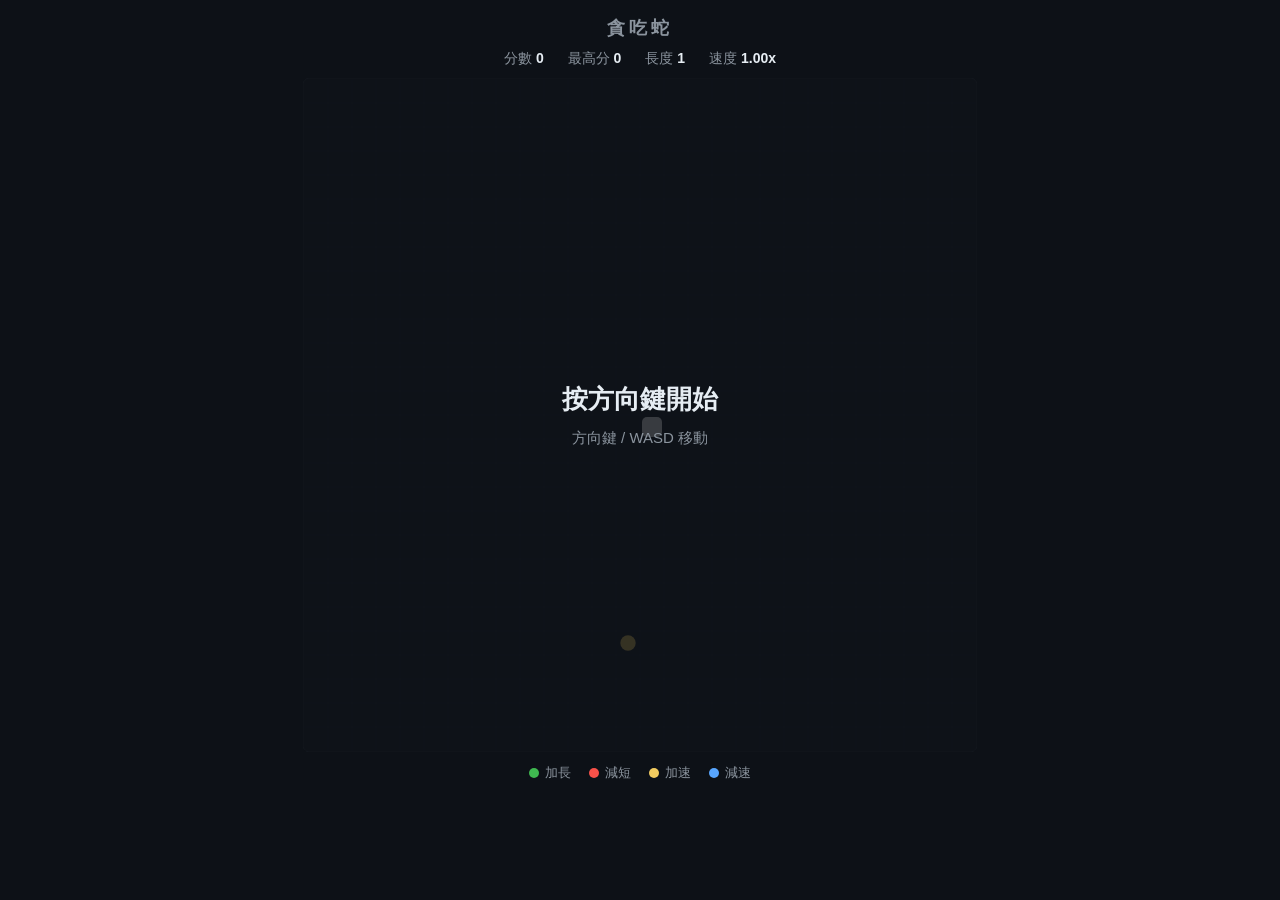
==== index.html @ 7f42ff07 "初始版本:貪吃蛇遊戲(HTML5 Canvas) 28x28 格子場地;四種蛋效果:加長/減短/加速/減速(55/15/15/15); 速度永久疊加無上下限;長度下限 1;localStorage 記" ====
<!DOCTYPE html>
<html lang="zh-Hant">
<head>
<meta charset="UTF-8">
<title>貪吃蛇</title>
<style>
  :root {
    --bg: #0d1117;
    --panel: #161b22;
    --line: #21262d;
    --text: #e6edf3;
    --dim: #8b949e;
    --green: #3fb950;
    --red: #f85149;
    --yellow: #f2cc60;
    --blue: #58a6ff;
  }
  * { margin: 0; padding: 0; box-sizing: border-box; }
  body {
    background: var(--bg);
    color: var(--text);
    font-family: "Segoe UI", "Microsoft JhengHei", sans-serif;
    display: flex;
    flex-direction: column;
    align-items: center;
    min-height: 100vh;
    padding: 16px;
  }
  h1 { font-size: 18px; font-weight: 600; letter-spacing: 4px; margin-bottom: 10px; color: var(--dim); }
  #hud {
    display: flex;
    gap: 24px;
    margin-bottom: 10px;
    font-size: 14px;
    color: var(--dim);
  }
  #hud b { color: var(--text); font-variant-numeric: tabular-nums; }
  #wrap { position: relative; width: min(674px, 94vw, calc(100vh - 140px)); }
  canvas {
    background: var(--panel);
    border: 1px solid var(--line);
    border-radius: 6px;
    display: block;
    width: 100%;
    height: auto;
  }
  .overlay {
    position: absolute;
    inset: 0;
    display: flex;
    flex-direction: column;
    align-items: center;
    justify-content: center;
    gap: 12px;
    background: rgba(13, 17, 23, 0.82);
    border-radius: 6px;
    text-align: center;
  }
  .overlay.hidden { display: none; }
  .overlay .big { font-size: 26px; font-weight: 700; }
  .overlay .sub { font-size: 15px; color: var(--dim); }
  #legend {
    display: flex;
    gap: 18px;
    margin-top: 12px;
    font-size: 13px;
    color: var(--dim);
  }
  #legend span { display: flex; align-items: center; gap: 6px; }
  .dot { width: 10px; height: 10px; border-radius: 50%; display: inline-block; }
</style>
</head>
<body>
<h1>貪吃蛇</h1>
<div id="hud">
  <span>分數 <b id="score">0</b></span>
  <span>最高分 <b id="best">0</b></span>
  <span>長度 <b id="len">1</b></span>
  <span>速度 <b id="spd">1.00x</b></span>
</div>
<div id="wrap">
  <canvas id="game" width="672" height="672"></canvas>
  <div id="startOverlay" class="overlay">
    <div class="big">按方向鍵開始</div>
    <div class="sub">方向鍵 / WASD 移動</div>
  </div>
  <div id="deadOverlay" class="overlay hidden">
    <div class="big">遊戲結束</div>
    <div class="sub" id="deadStats"></div>
    <div class="sub">按 Enter 重新開始</div>
  </div>
</div>
<div id="legend">
  <span><i class="dot" style="background:var(--green)"></i>加長</span>
  <span><i class="dot" style="background:var(--red)"></i>減短</span>
  <span><i class="dot" style="background:var(--yellow)"></i>加速</span>
  <span><i class="dot" style="background:var(--blue)"></i>減速</span>
</div>

<script>
(() => {
  const GRID = 28;
  const CELL = 24;
  const BASE_INTERVAL = 140; // ms per step at 1.00x
  const MAX_STEPS_PER_FRAME = 30;

  const EGG_TYPES = [
    { key: "grow",   color: "#3fb950", weight: 55 },
    { key: "shrink", color: "#f85149", weight: 15 },
    { key: "fast",   color: "#f2cc60", weight: 15 },
    { key: "slow",   color: "#58a6ff", weight: 15 },
  ];

  const canvas = document.getElementById("game");
  const ctx = canvas.getContext("2d");
  const el = {
    score: document.getElementById("score"),
    best: document.getElementById("best"),
    len: document.getElementById("len"),
    spd: document.getElementById("spd"),
    start: document.getElementById("startOverlay"),
    dead: document.getElementById("deadOverlay"),
    deadStats: document.getElementById("deadStats"),
  };

  let snake, dir, dirQueue, growPending, eggs, score, speed, state, acc, lastTime;
  let best = Number(localStorage.getItem("snake.best") || 0);

  function reset() {
    const c = Math.floor(GRID / 2);
    snake = [{ x: c, y: c }];
    dir = null;
    dirQueue = [];
    growPending = 0;
    eggs = [];
    score = 0;
    speed = 1;
    state = "ready";
    acc = 0;
    spawnEggs();
    el.start.classList.remove("hidden");
    el.dead.classList.add("hidden");
    updateHud();
  }

  function updateHud() {
    el.score.textContent = score;
    el.best.textContent = best;
    el.len.textContent = snake.length;
    el.spd.textContent = speed.toFixed(2) + "x";
  }

  function randomEggType() {
    let r = Math.random() * 100;
    for (const t of EGG_TYPES) {
      if (r < t.weight) return t;
      r -= t.weight;
    }
    return EGG_TYPES[0];
  }

  function spawnEggs() {
    const target = 1 + Math.floor(Math.random() * 3); // 1~3 顆
    const occupied = new Set(snake.map(s => s.x + "," + s.y));
    for (const e of eggs) occupied.add(e.x + "," + e.y);
    while (eggs.length < target) {
      const free = [];
      for (let y = 0; y < GRID; y++)
        for (let x = 0; x < GRID; x++)
          if (!occupied.has(x + "," + y)) free.push({ x, y });
      if (!free.length) return;
      const cell = free[Math.floor(Math.random() * free.length)];
      occupied.add(cell.x + "," + cell.y);
      eggs.push({ x: cell.x, y: cell.y, type: randomEggType() });
    }
  }

  function die() {
    state = "dead";
    if (score > best) {
      best = score;
      localStorage.setItem("snake.best", best);
    }
    el.deadStats.textContent = `本局分數 ${score}　最高分 ${best}`;
    el.dead.classList.remove("hidden");
    updateHud();
  }

  function step() {
    // 從緩衝取出下一個有效方向(長度 >= 2 禁止 180 度回頭)
    while (dirQueue.length) {
      const d = dirQueue.shift();
      if (snake.length >= 2 && dir && d.x === -dir.x && d.y === -dir.y) continue;
      if (dir && d.x === dir.x && d.y === dir.y) continue;
      dir = d;
      break;
    }
    if (!dir) return;

    const head = { x: snake[0].x + dir.x, y: snake[0].y + dir.y };
    if (head.x < 0 || head.x >= GRID || head.y < 0 || head.y >= GRID) return die();

    // 撞自己:尾巴這一步若會移走,不算碰撞
    const tailMoves = growPending === 0;
    const checkLen = tailMoves ? snake.length - 1 : snake.length;
    for (let i = 0; i < checkLen; i++)
      if (snake[i].x === head.x && snake[i].y === head.y) return die();

    snake.unshift(head);
    if (growPending > 0) growPending--;
    else snake.pop();

    const eggIdx = eggs.findIndex(e => e.x === head.x && e.y === head.y);
    if (eggIdx !== -1) {
      const type = eggs[eggIdx].type.key;
      eggs.splice(eggIdx, 1);
      score++;
      if (type === "grow") growPending++;
      else if (type === "shrink") { if (snake.length > 1) snake.pop(); growPending = 0; }
      else if (type === "fast") speed *= 1.25;
      else if (type === "slow") speed *= 0.8;
      spawnEggs();
    }
    updateHud();
  }

  function draw() {
    ctx.clearRect(0, 0, canvas.width, canvas.height);

    ctx.strokeStyle = "rgba(255,255,255,0.03)";
    ctx.lineWidth = 1;
    for (let i = 1; i < GRID; i++) {
      ctx.beginPath(); ctx.moveTo(i * CELL, 0); ctx.lineTo(i * CELL, canvas.height); ctx.stroke();
      ctx.beginPath(); ctx.moveTo(0, i * CELL); ctx.lineTo(canvas.width, i * CELL); ctx.stroke();
    }

    for (const e of eggs) {
      ctx.fillStyle = e.type.color;
      ctx.beginPath();
      ctx.arc(e.x * CELL + CELL / 2, e.y * CELL + CELL / 2, CELL * 0.32, 0, Math.PI * 2);
      ctx.fill();
    }

    for (let i = snake.length - 1; i >= 0; i--) {
      const s = snake[i];
      ctx.fillStyle = i === 0 ? "#ffffff" : "#7ee787";
      const pad = i === 0 ? 2 : 3;
      roundRect(s.x * CELL + pad, s.y * CELL + pad, CELL - pad * 2, CELL - pad * 2, 5);
    }
  }

  function roundRect(x, y, w, h, r) {
    ctx.beginPath();
    ctx.roundRect(x, y, w, h, r);
    ctx.fill();
  }

  function loop(t) {
    if (lastTime === undefined) lastTime = t;
    const dt = t - lastTime;
    lastTime = t;
    if (state === "running") {
      acc += dt;
      const interval = BASE_INTERVAL / speed;
      let steps = 0;
      while (acc >= interval && steps < MAX_STEPS_PER_FRAME && state === "running") {
        acc -= interval;
        step();
        steps++;
      }
      if (steps === MAX_STEPS_PER_FRAME) acc = 0;
    }
    draw();
    requestAnimationFrame(loop);
  }

  const KEY_DIRS = {
    ArrowUp: { x: 0, y: -1 },  KeyW: { x: 0, y: -1 },
    ArrowDown: { x: 0, y: 1 }, KeyS: { x: 0, y: 1 },
    ArrowLeft: { x: -1, y: 0 }, KeyA: { x: -1, y: 0 },
    ArrowRight: { x: 1, y: 0 }, KeyD: { x: 1, y: 0 },
  };

  document.addEventListener("keydown", (ev) => {
    if (state === "dead") {
      if (ev.key === "Enter") reset();
      return;
    }
    const d = KEY_DIRS[ev.code];
    if (!d) return;
    ev.preventDefault();
    if (state === "ready") {
      state = "running";
      el.start.classList.add("hidden");
    }
    if (dirQueue.length < 3) dirQueue.push(d);
  });

  reset();
  requestAnimationFrame(loop);
})();
</script>
</body>
</html>
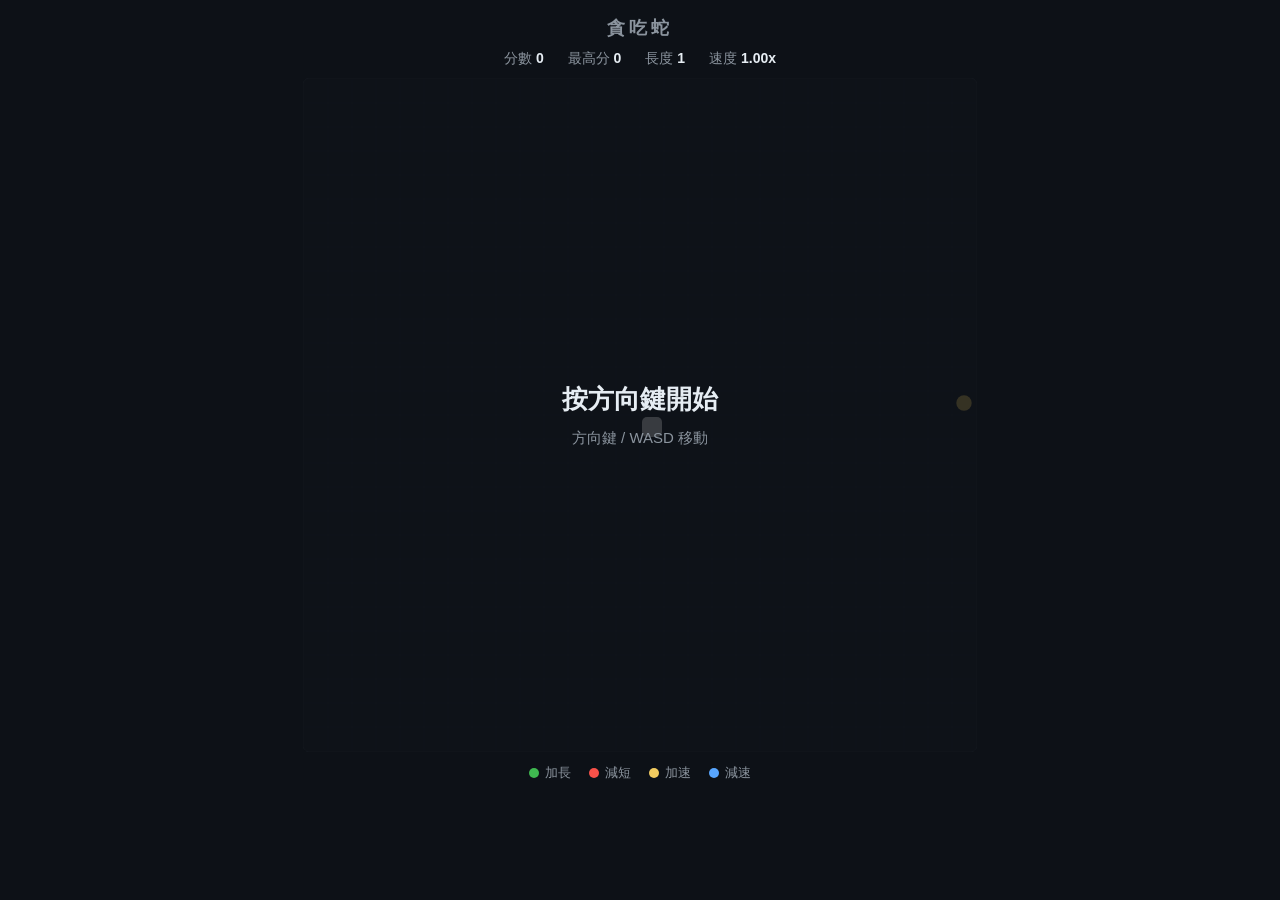
==== commit 951555e3: "重構:以事件驅動狀態機取代 state 字串變數 Ready/Running/Dead 三個狀態類別各自持有資料與輸入監聽, Game owner 的 _toReady/_toRunning/_toD" ====
--- a/index.html
+++ b/index.html
@@ -111,6 +111,13 @@
     { key: "slow",   color: "#58a6ff", weight: 15 },
   ];
 
+  const KEY_DIRS = {
+    ArrowUp: { x: 0, y: -1 },  KeyW: { x: 0, y: -1 },
+    ArrowDown: { x: 0, y: 1 }, KeyS: { x: 0, y: 1 },
+    ArrowLeft: { x: -1, y: 0 }, KeyA: { x: -1, y: 0 },
+    ArrowRight: { x: 1, y: 0 }, KeyD: { x: 1, y: 0 },
+  };
+
   const canvas = document.getElementById("game");
   const ctx = canvas.getContext("2d");
   const el = {
@@ -123,33 +130,21 @@
     deadStats: document.getElementById("deadStats"),
   };
 
-  let snake, dir, dirQueue, growPending, eggs, score, speed, state, acc, lastTime;
-  let best = Number(localStorage.getItem("snake.best") || 0);
-
-  function reset() {
-    const c = Math.floor(GRID / 2);
-    snake = [{ x: c, y: c }];
-    dir = null;
-    dirQueue = [];
-    growPending = 0;
-    eggs = [];
-    score = 0;
-    speed = 1;
-    state = "ready";
-    acc = 0;
-    spawnEggs();
-    el.start.classList.remove("hidden");
-    el.dead.classList.add("hidden");
-    updateHud();
-  }
-
-  function updateHud() {
-    el.score.textContent = score;
-    el.best.textContent = best;
-    el.len.textContent = snake.length;
-    el.spd.textContent = speed.toFixed(2) + "x";
-  }
-
+  // ==== 狀態機核心:Change 只做交接(舊 Disable → 新 Enable) ====
+  const EMPTY_STATE = { Enable() {}, Disable() {}, Update() {} };
+
+  class StateMachine {
+    constructor() { this._current = EMPTY_STATE; }
+    Change(next) {
+      this._current.Disable();
+      this._current = next;
+      this._current.Enable();
+    }
+    Update(dt) { this._current.Update(dt); }
+    Empty() { this.Change(EMPTY_STATE); }
+  }
+
+  // ==== 無狀態工具 ====
   function randomEggType() {
     let r = Math.random() * 100;
     for (const t of EGG_TYPES) {
@@ -159,7 +154,7 @@
     return EGG_TYPES[0];
   }
 
-  function spawnEggs() {
+  function spawnEggs(snake, eggs) {
     const target = 1 + Math.floor(Math.random() * 3); // 1~3 顆
     const occupied = new Set(snake.map(s => s.x + "," + s.y));
     for (const e of eggs) occupied.add(e.x + "," + e.y);
@@ -175,56 +170,21 @@
     }
   }
 
-  function die() {
-    state = "dead";
-    if (score > best) {
-      best = score;
-      localStorage.setItem("snake.best", best);
-    }
-    el.deadStats.textContent = `本局分數 ${score}　最高分 ${best}`;
-    el.dead.classList.remove("hidden");
-    updateHud();
-  }
-
-  function step() {
-    // 從緩衝取出下一個有效方向(長度 >= 2 禁止 180 度回頭)
-    while (dirQueue.length) {
-      const d = dirQueue.shift();
-      if (snake.length >= 2 && dir && d.x === -dir.x && d.y === -dir.y) continue;
-      if (dir && d.x === dir.x && d.y === dir.y) continue;
-      dir = d;
-      break;
-    }
-    if (!dir) return;
-
-    const head = { x: snake[0].x + dir.x, y: snake[0].y + dir.y };
-    if (head.x < 0 || head.x >= GRID || head.y < 0 || head.y >= GRID) return die();
-
-    // 撞自己:尾巴這一步若會移走,不算碰撞
-    const tailMoves = growPending === 0;
-    const checkLen = tailMoves ? snake.length - 1 : snake.length;
-    for (let i = 0; i < checkLen; i++)
-      if (snake[i].x === head.x && snake[i].y === head.y) return die();
-
-    snake.unshift(head);
-    if (growPending > 0) growPending--;
-    else snake.pop();
-
-    const eggIdx = eggs.findIndex(e => e.x === head.x && e.y === head.y);
-    if (eggIdx !== -1) {
-      const type = eggs[eggIdx].type.key;
-      eggs.splice(eggIdx, 1);
-      score++;
-      if (type === "grow") growPending++;
-      else if (type === "shrink") { if (snake.length > 1) snake.pop(); growPending = 0; }
-      else if (type === "fast") speed *= 1.25;
-      else if (type === "slow") speed *= 0.8;
-      spawnEggs();
-    }
-    updateHud();
-  }
-
-  function draw() {
+  function createBoard() {
+    const c = Math.floor(GRID / 2);
+    const snake = [{ x: c, y: c }];
+    const eggs = [];
+    spawnEggs(snake, eggs);
+    return { snake, eggs };
+  }
+
+  function roundRect(x, y, w, h, r) {
+    ctx.beginPath();
+    ctx.roundRect(x, y, w, h, r);
+    ctx.fill();
+  }
+
+  function drawBoard(snake, eggs) {
     ctx.clearRect(0, 0, canvas.width, canvas.height);
 
     ctx.strokeStyle = "rgba(255,255,255,0.03)";
@@ -249,55 +209,197 @@
     }
   }
 
-  function roundRect(x, y, w, h, r) {
-    ctx.beginPath();
-    ctx.roundRect(x, y, w, h, r);
-    ctx.fill();
-  }
-
-  function loop(t) {
-    if (lastTime === undefined) lastTime = t;
-    const dt = t - lastTime;
-    lastTime = t;
-    if (state === "running") {
-      acc += dt;
-      const interval = BASE_INTERVAL / speed;
+  // ==== 狀態:等待開始 ====
+  class ReadyState {
+    constructor(snake, eggs) {
+      this.StartEvent = null; // (dir) => void
+      this._snake = snake;
+      this._eggs = eggs;
+      this._pendingDir = null;
+      this._onKey = (ev) => {
+        const d = KEY_DIRS[ev.code];
+        if (!d) return;
+        ev.preventDefault();
+        // 輸入回呼只寫資料,事件一律由 Update 發出
+        if (!this._pendingDir) this._pendingDir = d;
+      };
+    }
+    Enable() {
+      el.start.classList.remove("hidden");
+      document.addEventListener("keydown", this._onKey);
+    }
+    Disable() {
+      document.removeEventListener("keydown", this._onKey);
+      el.start.classList.add("hidden");
+    }
+    Update() {
+      if (this._pendingDir) return this.StartEvent(this._pendingDir);
+      drawBoard(this._snake, this._eggs);
+    }
+  }
+
+  // ==== 狀態:遊戲進行中 ====
+  class RunningState {
+    constructor(snake, eggs, dir) {
+      this.DiedEvent = null; // (score, snake, eggs) => void
+      this.HudEvent = null;  // (score, len, speed) => void
+      this._snake = snake;
+      this._eggs = eggs;
+      this._dir = dir;
+      this._dirQueue = [];
+      this._growPending = 0;
+      this._score = 0;
+      this._speed = 1;
+      this._acc = 0;
+      this._dead = false;
+      this._hudDirty = true;
+      this._onKey = (ev) => {
+        const d = KEY_DIRS[ev.code];
+        if (!d) return;
+        ev.preventDefault();
+        if (this._dirQueue.length < 3) this._dirQueue.push(d);
+      };
+    }
+    Enable() { document.addEventListener("keydown", this._onKey); }
+    Disable() { document.removeEventListener("keydown", this._onKey); }
+    Update(dt) {
+      this._acc += dt;
+      const interval = BASE_INTERVAL / this._speed;
       let steps = 0;
-      while (acc >= interval && steps < MAX_STEPS_PER_FRAME && state === "running") {
-        acc -= interval;
-        step();
+      while (this._acc >= interval && steps < MAX_STEPS_PER_FRAME && !this._dead) {
+        this._acc -= interval;
+        this._step();
         steps++;
       }
-      if (steps === MAX_STEPS_PER_FRAME) acc = 0;
-    }
-    draw();
-    requestAnimationFrame(loop);
-  }
-
-  const KEY_DIRS = {
-    ArrowUp: { x: 0, y: -1 },  KeyW: { x: 0, y: -1 },
-    ArrowDown: { x: 0, y: 1 }, KeyS: { x: 0, y: 1 },
-    ArrowLeft: { x: -1, y: 0 }, KeyA: { x: -1, y: 0 },
-    ArrowRight: { x: 1, y: 0 }, KeyD: { x: 1, y: 0 },
-  };
-
-  document.addEventListener("keydown", (ev) => {
-    if (state === "dead") {
-      if (ev.key === "Enter") reset();
-      return;
-    }
-    const d = KEY_DIRS[ev.code];
-    if (!d) return;
-    ev.preventDefault();
-    if (state === "ready") {
-      state = "running";
-      el.start.classList.add("hidden");
-    }
-    if (dirQueue.length < 3) dirQueue.push(d);
-  });
-
-  reset();
-  requestAnimationFrame(loop);
+      if (steps === MAX_STEPS_PER_FRAME) this._acc = 0;
+      drawBoard(this._snake, this._eggs);
+      if (this._hudDirty) {
+        this._hudDirty = false;
+        this.HudEvent(this._score, this._snake.length, this._speed);
+      }
+      if (this._dead) this.DiedEvent(this._score, this._snake, this._eggs);
+    }
+    _step() {
+      const snake = this._snake;
+      // 從緩衝取出下一個有效方向(長度 >= 2 禁止 180 度回頭)
+      while (this._dirQueue.length) {
+        const d = this._dirQueue.shift();
+        if (snake.length >= 2 && d.x === -this._dir.x && d.y === -this._dir.y) continue;
+        if (d.x === this._dir.x && d.y === this._dir.y) continue;
+        this._dir = d;
+        break;
+      }
+
+      const head = { x: snake[0].x + this._dir.x, y: snake[0].y + this._dir.y };
+      if (head.x < 0 || head.x >= GRID || head.y < 0 || head.y >= GRID) {
+        this._dead = true;
+        return;
+      }
+
+      // 撞自己:尾巴這一步若會移走,不算碰撞
+      const tailMoves = this._growPending === 0;
+      const checkLen = tailMoves ? snake.length - 1 : snake.length;
+      for (let i = 0; i < checkLen; i++)
+        if (snake[i].x === head.x && snake[i].y === head.y) {
+          this._dead = true;
+          return;
+        }
+
+      snake.unshift(head);
+      if (this._growPending > 0) this._growPending--;
+      else snake.pop();
+
+      const eggIdx = this._eggs.findIndex(e => e.x === head.x && e.y === head.y);
+      if (eggIdx !== -1) {
+        const type = this._eggs[eggIdx].type.key;
+        this._eggs.splice(eggIdx, 1);
+        this._score++;
+        if (type === "grow") this._growPending++;
+        else if (type === "shrink") { if (snake.length > 1) snake.pop(); this._growPending = 0; }
+        else if (type === "fast") this._speed *= 1.25;
+        else if (type === "slow") this._speed *= 0.8;
+        spawnEggs(snake, this._eggs);
+      }
+      this._hudDirty = true;
+    }
+  }
+
+  // ==== 狀態:遊戲結束 ====
+  class DeadState {
+    constructor(score, best, snake, eggs) {
+      this.RestartEvent = null; // () => void
+      this._snake = snake;
+      this._eggs = eggs;
+      this._stats = `本局分數 ${score}　最高分 ${best}`;
+      this._restart = false;
+      this._onKey = (ev) => {
+        if (ev.key === "Enter") this._restart = true;
+      };
+    }
+    Enable() {
+      el.deadStats.textContent = this._stats;
+      el.dead.classList.remove("hidden");
+      document.addEventListener("keydown", this._onKey);
+    }
+    Disable() {
+      document.removeEventListener("keydown", this._onKey);
+      el.dead.classList.add("hidden");
+    }
+    Update() {
+      if (this._restart) return this.RestartEvent();
+      drawBoard(this._snake, this._eggs);
+    }
+  }
+
+  // ==== Owner:持有原料與狀態機,_toXxx 是唯一的轉移表 ====
+  class Game {
+    constructor() {
+      this._machine = new StateMachine();
+      this._best = Number(localStorage.getItem("snake.best") || 0);
+      this._lastTime = undefined;
+    }
+    Start() {
+      this._toReady();
+      requestAnimationFrame((t) => this._loop(t));
+    }
+    _loop(t) {
+      if (this._lastTime === undefined) this._lastTime = t;
+      const dt = t - this._lastTime;
+      this._lastTime = t;
+      this._machine.Update(dt);
+      requestAnimationFrame((t2) => this._loop(t2));
+    }
+    _updateHud(score, len, speed) {
+      el.score.textContent = score;
+      el.best.textContent = this._best;
+      el.len.textContent = len;
+      el.spd.textContent = speed.toFixed(2) + "x";
+    }
+    _toReady() {
+      const { snake, eggs } = createBoard();
+      const state = new ReadyState(snake, eggs);
+      state.StartEvent = (dir) => this._toRunning(snake, eggs, dir);
+      this._updateHud(0, snake.length, 1);
+      this._machine.Change(state);
+    }
+    _toRunning(snake, eggs, dir) {
+      const state = new RunningState(snake, eggs, dir);
+      state.HudEvent = (score, len, speed) => this._updateHud(score, len, speed);
+      state.DiedEvent = (score, s, e) => this._toDead(score, s, e);
+      this._machine.Change(state);
+    }
+    _toDead(score, snake, eggs) {
+      if (score > this._best) {
+        this._best = score;
+        localStorage.setItem("snake.best", String(this._best));
+      }
+      const state = new DeadState(score, this._best, snake, eggs);
+      state.RestartEvent = () => this._toReady();
+      this._machine.Change(state);
+    }
+  }
+
+  new Game().Start();
 })();
 </script>
 </body>
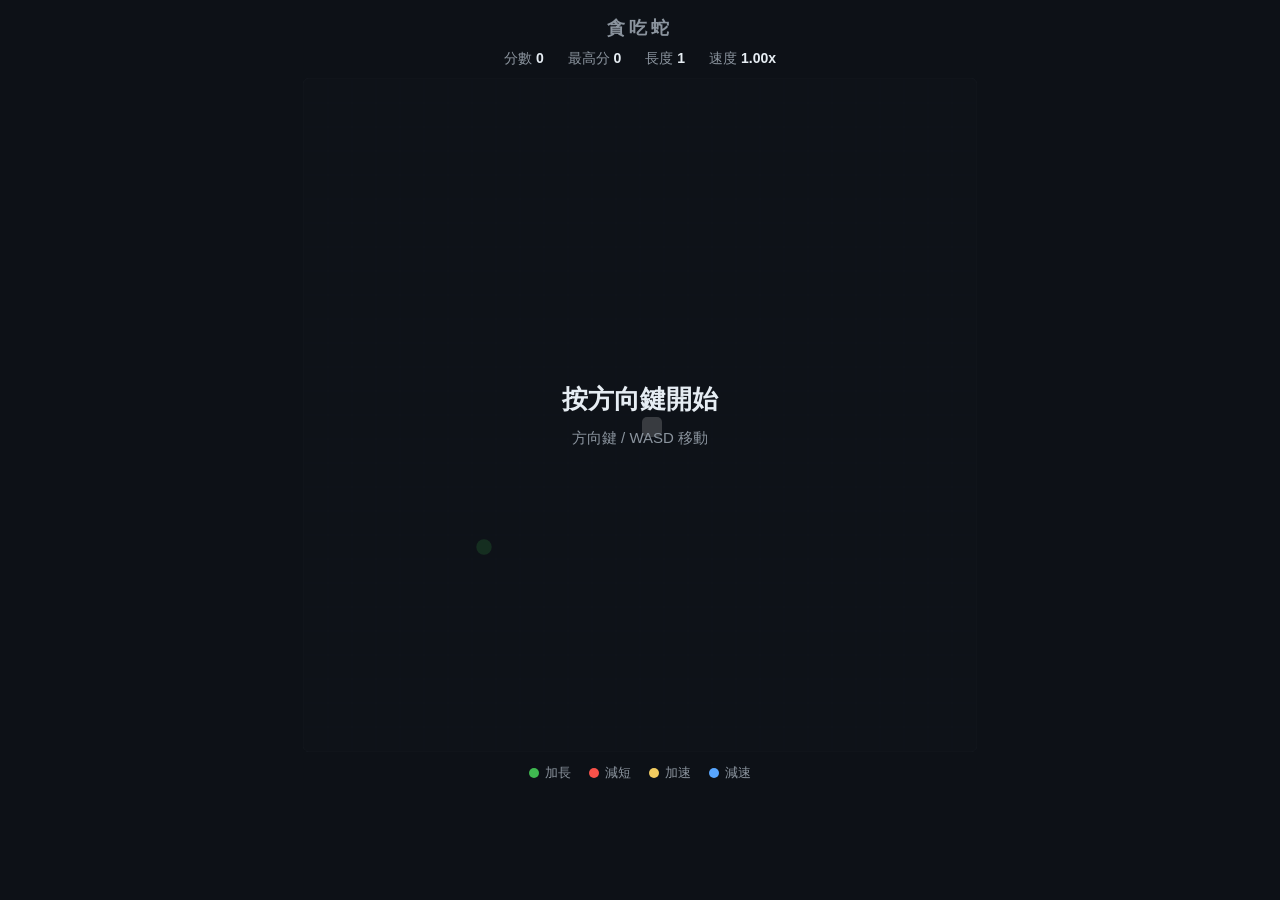
==== commit c0dee46c: "重構:拆分 index.html 為 HTML/CSS/JS 三檔並整理程式結構 - 樣式移至 css/style.css,遊戲邏輯移至 js/game.js - 蛋效果表格化(EGG_TYPES 自" ====
--- a/index.html
+++ b/index.html
@@ -3,72 +3,7 @@
 <head>
 <meta charset="UTF-8">
 <title>貪吃蛇</title>
-<style>
-  :root {
-    --bg: #0d1117;
-    --panel: #161b22;
-    --line: #21262d;
-    --text: #e6edf3;
-    --dim: #8b949e;
-    --green: #3fb950;
-    --red: #f85149;
-    --yellow: #f2cc60;
-    --blue: #58a6ff;
-  }
-  * { margin: 0; padding: 0; box-sizing: border-box; }
-  body {
-    background: var(--bg);
-    color: var(--text);
-    font-family: "Segoe UI", "Microsoft JhengHei", sans-serif;
-    display: flex;
-    flex-direction: column;
-    align-items: center;
-    min-height: 100vh;
-    padding: 16px;
-  }
-  h1 { font-size: 18px; font-weight: 600; letter-spacing: 4px; margin-bottom: 10px; color: var(--dim); }
-  #hud {
-    display: flex;
-    gap: 24px;
-    margin-bottom: 10px;
-    font-size: 14px;
-    color: var(--dim);
-  }
-  #hud b { color: var(--text); font-variant-numeric: tabular-nums; }
-  #wrap { position: relative; width: min(674px, 94vw, calc(100vh - 140px)); }
-  canvas {
-    background: var(--panel);
-    border: 1px solid var(--line);
-    border-radius: 6px;
-    display: block;
-    width: 100%;
-    height: auto;
-  }
-  .overlay {
-    position: absolute;
-    inset: 0;
-    display: flex;
-    flex-direction: column;
-    align-items: center;
-    justify-content: center;
-    gap: 12px;
-    background: rgba(13, 17, 23, 0.82);
-    border-radius: 6px;
-    text-align: center;
-  }
-  .overlay.hidden { display: none; }
-  .overlay .big { font-size: 26px; font-weight: 700; }
-  .overlay .sub { font-size: 15px; color: var(--dim); }
-  #legend {
-    display: flex;
-    gap: 18px;
-    margin-top: 12px;
-    font-size: 13px;
-    color: var(--dim);
-  }
-  #legend span { display: flex; align-items: center; gap: 6px; }
-  .dot { width: 10px; height: 10px; border-radius: 50%; display: inline-block; }
-</style>
+<link rel="stylesheet" href="css/style.css">
 </head>
 <body>
 <h1>貪吃蛇</h1>
@@ -96,311 +31,6 @@
   <span><i class="dot" style="background:var(--yellow)"></i>加速</span>
   <span><i class="dot" style="background:var(--blue)"></i>減速</span>
 </div>
-
-<script>
-(() => {
-  const GRID = 28;
-  const CELL = 24;
-  const BASE_INTERVAL = 140; // ms per step at 1.00x
-  const MAX_STEPS_PER_FRAME = 30;
-
-  const EGG_TYPES = [
-    { key: "grow",   color: "#3fb950", weight: 55 },
-    { key: "shrink", color: "#f85149", weight: 15 },
-    { key: "fast",   color: "#f2cc60", weight: 15 },
-    { key: "slow",   color: "#58a6ff", weight: 15 },
-  ];
-
-  const KEY_DIRS = {
-    ArrowUp: { x: 0, y: -1 },  KeyW: { x: 0, y: -1 },
-    ArrowDown: { x: 0, y: 1 }, KeyS: { x: 0, y: 1 },
-    ArrowLeft: { x: -1, y: 0 }, KeyA: { x: -1, y: 0 },
-    ArrowRight: { x: 1, y: 0 }, KeyD: { x: 1, y: 0 },
-  };
-
-  const canvas = document.getElementById("game");
-  const ctx = canvas.getContext("2d");
-  const el = {
-    score: document.getElementById("score"),
-    best: document.getElementById("best"),
-    len: document.getElementById("len"),
-    spd: document.getElementById("spd"),
-    start: document.getElementById("startOverlay"),
-    dead: document.getElementById("deadOverlay"),
-    deadStats: document.getElementById("deadStats"),
-  };
-
-  // ==== 狀態機核心:Change 只做交接(舊 Disable → 新 Enable) ====
-  const EMPTY_STATE = { Enable() {}, Disable() {}, Update() {} };
-
-  class StateMachine {
-    constructor() { this._current = EMPTY_STATE; }
-    Change(next) {
-      this._current.Disable();
-      this._current = next;
-      this._current.Enable();
-    }
-    Update(dt) { this._current.Update(dt); }
-    Empty() { this.Change(EMPTY_STATE); }
-  }
-
-  // ==== 無狀態工具 ====
-  function randomEggType() {
-    let r = Math.random() * 100;
-    for (const t of EGG_TYPES) {
-      if (r < t.weight) return t;
-      r -= t.weight;
-    }
-    return EGG_TYPES[0];
-  }
-
-  function spawnEggs(snake, eggs) {
-    const target = 1 + Math.floor(Math.random() * 3); // 1~3 顆
-    const occupied = new Set(snake.map(s => s.x + "," + s.y));
-    for (const e of eggs) occupied.add(e.x + "," + e.y);
-    while (eggs.length < target) {
-      const free = [];
-      for (let y = 0; y < GRID; y++)
-        for (let x = 0; x < GRID; x++)
-          if (!occupied.has(x + "," + y)) free.push({ x, y });
-      if (!free.length) return;
-      const cell = free[Math.floor(Math.random() * free.length)];
-      occupied.add(cell.x + "," + cell.y);
-      eggs.push({ x: cell.x, y: cell.y, type: randomEggType() });
-    }
-  }
-
-  function createBoard() {
-    const c = Math.floor(GRID / 2);
-    const snake = [{ x: c, y: c }];
-    const eggs = [];
-    spawnEggs(snake, eggs);
-    return { snake, eggs };
-  }
-
-  function roundRect(x, y, w, h, r) {
-    ctx.beginPath();
-    ctx.roundRect(x, y, w, h, r);
-    ctx.fill();
-  }
-
-  function drawBoard(snake, eggs) {
-    ctx.clearRect(0, 0, canvas.width, canvas.height);
-
-    ctx.strokeStyle = "rgba(255,255,255,0.03)";
-    ctx.lineWidth = 1;
-    for (let i = 1; i < GRID; i++) {
-      ctx.beginPath(); ctx.moveTo(i * CELL, 0); ctx.lineTo(i * CELL, canvas.height); ctx.stroke();
-      ctx.beginPath(); ctx.moveTo(0, i * CELL); ctx.lineTo(canvas.width, i * CELL); ctx.stroke();
-    }
-
-    for (const e of eggs) {
-      ctx.fillStyle = e.type.color;
-      ctx.beginPath();
-      ctx.arc(e.x * CELL + CELL / 2, e.y * CELL + CELL / 2, CELL * 0.32, 0, Math.PI * 2);
-      ctx.fill();
-    }
-
-    for (let i = snake.length - 1; i >= 0; i--) {
-      const s = snake[i];
-      ctx.fillStyle = i === 0 ? "#ffffff" : "#7ee787";
-      const pad = i === 0 ? 2 : 3;
-      roundRect(s.x * CELL + pad, s.y * CELL + pad, CELL - pad * 2, CELL - pad * 2, 5);
-    }
-  }
-
-  // ==== 狀態:等待開始 ====
-  class ReadyState {
-    constructor(snake, eggs) {
-      this.StartEvent = null; // (dir) => void
-      this._snake = snake;
-      this._eggs = eggs;
-      this._pendingDir = null;
-      this._onKey = (ev) => {
-        const d = KEY_DIRS[ev.code];
-        if (!d) return;
-        ev.preventDefault();
-        // 輸入回呼只寫資料,事件一律由 Update 發出
-        if (!this._pendingDir) this._pendingDir = d;
-      };
-    }
-    Enable() {
-      el.start.classList.remove("hidden");
-      document.addEventListener("keydown", this._onKey);
-    }
-    Disable() {
-      document.removeEventListener("keydown", this._onKey);
-      el.start.classList.add("hidden");
-    }
-    Update() {
-      if (this._pendingDir) return this.StartEvent(this._pendingDir);
-      drawBoard(this._snake, this._eggs);
-    }
-  }
-
-  // ==== 狀態:遊戲進行中 ====
-  class RunningState {
-    constructor(snake, eggs, dir) {
-      this.DiedEvent = null; // (score, snake, eggs) => void
-      this.HudEvent = null;  // (score, len, speed) => void
-      this._snake = snake;
-      this._eggs = eggs;
-      this._dir = dir;
-      this._dirQueue = [];
-      this._growPending = 0;
-      this._score = 0;
-      this._speed = 1;
-      this._acc = 0;
-      this._dead = false;
-      this._hudDirty = true;
-      this._onKey = (ev) => {
-        const d = KEY_DIRS[ev.code];
-        if (!d) return;
-        ev.preventDefault();
-        if (this._dirQueue.length < 3) this._dirQueue.push(d);
-      };
-    }
-    Enable() { document.addEventListener("keydown", this._onKey); }
-    Disable() { document.removeEventListener("keydown", this._onKey); }
-    Update(dt) {
-      this._acc += dt;
-      const interval = BASE_INTERVAL / this._speed;
-      let steps = 0;
-      while (this._acc >= interval && steps < MAX_STEPS_PER_FRAME && !this._dead) {
-        this._acc -= interval;
-        this._step();
-        steps++;
-      }
-      if (steps === MAX_STEPS_PER_FRAME) this._acc = 0;
-      drawBoard(this._snake, this._eggs);
-      if (this._hudDirty) {
-        this._hudDirty = false;
-        this.HudEvent(this._score, this._snake.length, this._speed);
-      }
-      if (this._dead) this.DiedEvent(this._score, this._snake, this._eggs);
-    }
-    _step() {
-      const snake = this._snake;
-      // 從緩衝取出下一個有效方向(長度 >= 2 禁止 180 度回頭)
-      while (this._dirQueue.length) {
-        const d = this._dirQueue.shift();
-        if (snake.length >= 2 && d.x === -this._dir.x && d.y === -this._dir.y) continue;
-        if (d.x === this._dir.x && d.y === this._dir.y) continue;
-        this._dir = d;
-        break;
-      }
-
-      const head = { x: snake[0].x + this._dir.x, y: snake[0].y + this._dir.y };
-      if (head.x < 0 || head.x >= GRID || head.y < 0 || head.y >= GRID) {
-        this._dead = true;
-        return;
-      }
-
-      // 撞自己:尾巴這一步若會移走,不算碰撞
-      const tailMoves = this._growPending === 0;
-      const checkLen = tailMoves ? snake.length - 1 : snake.length;
-      for (let i = 0; i < checkLen; i++)
-        if (snake[i].x === head.x && snake[i].y === head.y) {
-          this._dead = true;
-          return;
-        }
-
-      snake.unshift(head);
-      if (this._growPending > 0) this._growPending--;
-      else snake.pop();
-
-      const eggIdx = this._eggs.findIndex(e => e.x === head.x && e.y === head.y);
-      if (eggIdx !== -1) {
-        const type = this._eggs[eggIdx].type.key;
-        this._eggs.splice(eggIdx, 1);
-        this._score++;
-        if (type === "grow") this._growPending++;
-        else if (type === "shrink") { if (snake.length > 1) snake.pop(); this._growPending = 0; }
-        else if (type === "fast") this._speed *= 1.25;
-        else if (type === "slow") this._speed *= 0.8;
-        spawnEggs(snake, this._eggs);
-      }
-      this._hudDirty = true;
-    }
-  }
-
-  // ==== 狀態:遊戲結束 ====
-  class DeadState {
-    constructor(score, best, snake, eggs) {
-      this.RestartEvent = null; // () => void
-      this._snake = snake;
-      this._eggs = eggs;
-      this._stats = `本局分數 ${score}　最高分 ${best}`;
-      this._restart = false;
-      this._onKey = (ev) => {
-        if (ev.key === "Enter") this._restart = true;
-      };
-    }
-    Enable() {
-      el.deadStats.textContent = this._stats;
-      el.dead.classList.remove("hidden");
-      document.addEventListener("keydown", this._onKey);
-    }
-    Disable() {
-      document.removeEventListener("keydown", this._onKey);
-      el.dead.classList.add("hidden");
-    }
-    Update() {
-      if (this._restart) return this.RestartEvent();
-      drawBoard(this._snake, this._eggs);
-    }
-  }
-
-  // ==== Owner:持有原料與狀態機,_toXxx 是唯一的轉移表 ====
-  class Game {
-    constructor() {
-      this._machine = new StateMachine();
-      this._best = Number(localStorage.getItem("snake.best") || 0);
-      this._lastTime = undefined;
-    }
-    Start() {
-      this._toReady();
-      requestAnimationFrame((t) => this._loop(t));
-    }
-    _loop(t) {
-      if (this._lastTime === undefined) this._lastTime = t;
-      const dt = t - this._lastTime;
-      this._lastTime = t;
-      this._machine.Update(dt);
-      requestAnimationFrame((t2) => this._loop(t2));
-    }
-    _updateHud(score, len, speed) {
-      el.score.textContent = score;
-      el.best.textContent = this._best;
-      el.len.textContent = len;
-      el.spd.textContent = speed.toFixed(2) + "x";
-    }
-    _toReady() {
-      const { snake, eggs } = createBoard();
-      const state = new ReadyState(snake, eggs);
-      state.StartEvent = (dir) => this._toRunning(snake, eggs, dir);
-      this._updateHud(0, snake.length, 1);
-      this._machine.Change(state);
-    }
-    _toRunning(snake, eggs, dir) {
-      const state = new RunningState(snake, eggs, dir);
-      state.HudEvent = (score, len, speed) => this._updateHud(score, len, speed);
-      state.DiedEvent = (score, s, e) => this._toDead(score, s, e);
-      this._machine.Change(state);
-    }
-    _toDead(score, snake, eggs) {
-      if (score > this._best) {
-        this._best = score;
-        localStorage.setItem("snake.best", String(this._best));
-      }
-      const state = new DeadState(score, this._best, snake, eggs);
-      state.RestartEvent = () => this._toReady();
-      this._machine.Change(state);
-    }
-  }
-
-  new Game().Start();
-})();
-</script>
+<script src="js/game.js"></script>
 </body>
 </html>
--- a/css/style.css
+++ b/css/style.css
@@ -0,0 +1,64 @@
+:root {
+  --bg: #0d1117;
+  --panel: #161b22;
+  --line: #21262d;
+  --text: #e6edf3;
+  --dim: #8b949e;
+  --green: #3fb950;
+  --red: #f85149;
+  --yellow: #f2cc60;
+  --blue: #58a6ff;
+}
+* { margin: 0; padding: 0; box-sizing: border-box; }
+body {
+  background: var(--bg);
+  color: var(--text);
+  font-family: "Segoe UI", "Microsoft JhengHei", sans-serif;
+  display: flex;
+  flex-direction: column;
+  align-items: center;
+  min-height: 100vh;
+  padding: 16px;
+}
+h1 { font-size: 18px; font-weight: 600; letter-spacing: 4px; margin-bottom: 10px; color: var(--dim); }
+#hud {
+  display: flex;
+  gap: 24px;
+  margin-bottom: 10px;
+  font-size: 14px;
+  color: var(--dim);
+}
+#hud b { color: var(--text); font-variant-numeric: tabular-nums; }
+#wrap { position: relative; width: min(674px, 94vw, calc(100vh - 140px)); }
+canvas {
+  background: var(--panel);
+  border: 1px solid var(--line);
+  border-radius: 6px;
+  display: block;
+  width: 100%;
+  height: auto;
+}
+.overlay {
+  position: absolute;
+  inset: 0;
+  display: flex;
+  flex-direction: column;
+  align-items: center;
+  justify-content: center;
+  gap: 12px;
+  background: rgba(13, 17, 23, 0.82);
+  border-radius: 6px;
+  text-align: center;
+}
+.overlay.hidden { display: none; }
+.overlay .big { font-size: 26px; font-weight: 700; }
+.overlay .sub { font-size: 15px; color: var(--dim); }
+#legend {
+  display: flex;
+  gap: 18px;
+  margin-top: 12px;
+  font-size: 13px;
+  color: var(--dim);
+}
+#legend span { display: flex; align-items: center; gap: 6px; }
+.dot { width: 10px; height: 10px; border-radius: 50%; display: inline-block; }
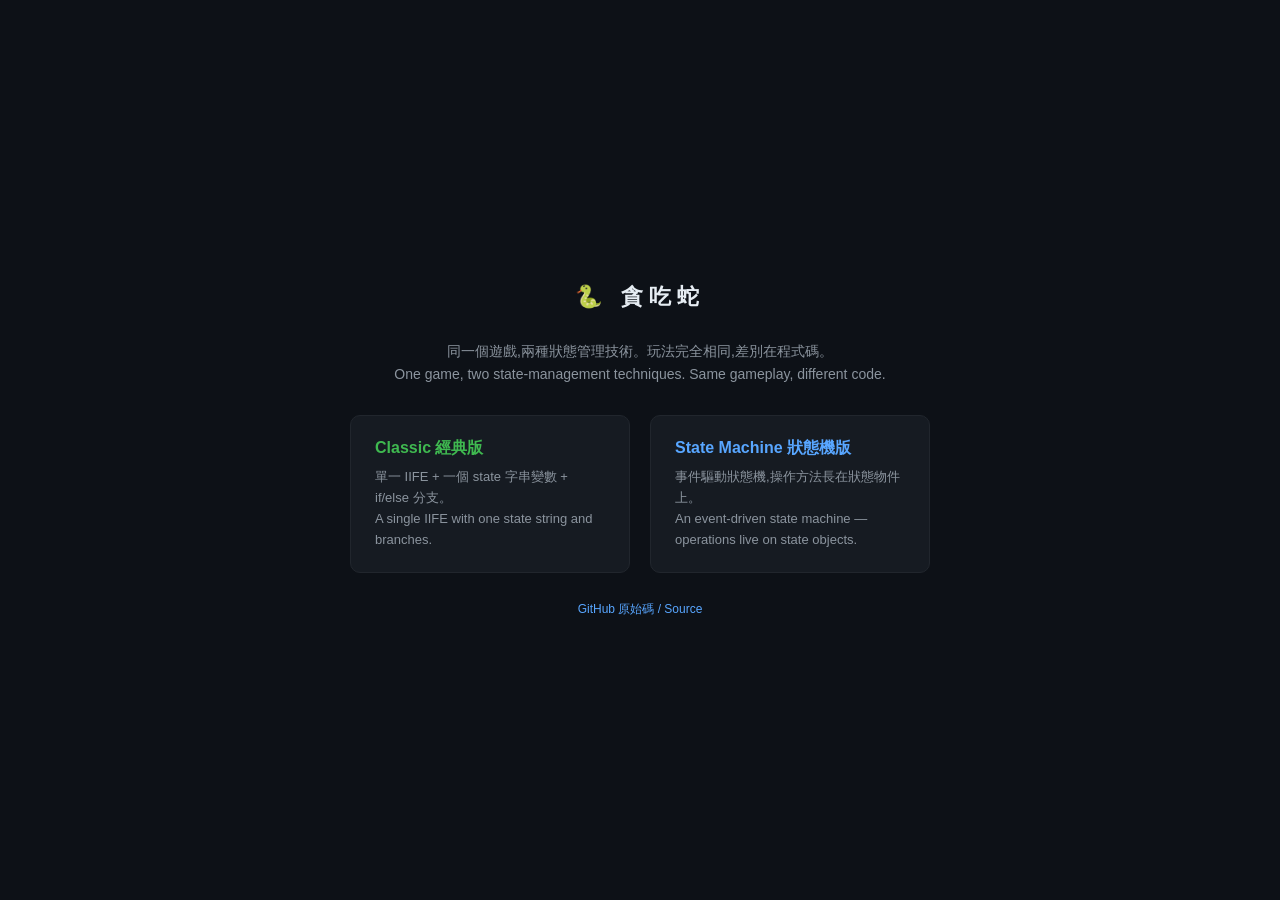
==== commit bda607a7: "文件:新增 GitHub Pages 導覽頁與 README 線上試玩連結 Co-Authored-By: Claude Fable 5 <noreply@anthropic.com>" ====
--- a/index.html
+++ b/index.html
@@ -2,35 +2,68 @@
 <html lang="zh-Hant">
 <head>
 <meta charset="UTF-8">
-<title>貪吃蛇</title>
-<link rel="stylesheet" href="css/style.css">
+<meta name="viewport" content="width=device-width, initial-scale=1">
+<title>貪吃蛇 Snake Game</title>
+<style>
+:root {
+  --bg: #0d1117;
+  --panel: #161b22;
+  --line: #21262d;
+  --text: #e6edf3;
+  --dim: #8b949e;
+  --green: #3fb950;
+  --blue: #58a6ff;
+}
+* { margin: 0; padding: 0; box-sizing: border-box; }
+body {
+  background: var(--bg);
+  color: var(--text);
+  font-family: "Segoe UI", "Microsoft JhengHei", sans-serif;
+  display: flex;
+  flex-direction: column;
+  align-items: center;
+  justify-content: center;
+  min-height: 100vh;
+  padding: 24px;
+  gap: 28px;
+}
+h1 { font-size: 22px; font-weight: 600; letter-spacing: 6px; color: var(--text); }
+p.tagline { color: var(--dim); font-size: 14px; text-align: center; line-height: 1.7; }
+.cards { display: flex; gap: 20px; flex-wrap: wrap; justify-content: center; }
+a.card {
+  display: block;
+  width: 280px;
+  background: var(--panel);
+  border: 1px solid var(--line);
+  border-radius: 10px;
+  padding: 22px 24px;
+  text-decoration: none;
+  color: var(--text);
+  transition: border-color .15s, transform .15s;
+}
+a.card:hover { border-color: var(--blue); transform: translateY(-2px); }
+a.card.classic:hover { border-color: var(--green); }
+.card h2 { font-size: 16px; margin-bottom: 8px; }
+.card.classic h2 { color: var(--green); }
+.card.sm h2 { color: var(--blue); }
+.card p { font-size: 13px; color: var(--dim); line-height: 1.6; }
+footer { color: var(--dim); font-size: 12px; }
+footer a { color: var(--blue); text-decoration: none; }
+</style>
 </head>
 <body>
-<h1>貪吃蛇</h1>
-<div id="hud">
-  <span>分數 <b id="score">0</b></span>
-  <span>最高分 <b id="best">0</b></span>
-  <span>長度 <b id="len">1</b></span>
-  <span>速度 <b id="spd">1.00x</b></span>
+<h1>🐍 貪吃蛇</h1>
+<p class="tagline">同一個遊戲,兩種狀態管理技術。玩法完全相同,差別在程式碼。<br>One game, two state-management techniques. Same gameplay, different code.</p>
+<div class="cards">
+  <a class="card classic" href="classic/">
+    <h2>Classic 經典版</h2>
+    <p>單一 IIFE + 一個 state 字串變數 + if/else 分支。<br>A single IIFE with one state string and branches.</p>
+  </a>
+  <a class="card sm" href="state-machine/">
+    <h2>State Machine 狀態機版</h2>
+    <p>事件驅動狀態機,操作方法長在狀態物件上。<br>An event-driven state machine — operations live on state objects.</p>
+  </a>
 </div>
-<div id="wrap">
-  <canvas id="game" width="672" height="672"></canvas>
-  <div id="startOverlay" class="overlay">
-    <div class="big">按方向鍵開始</div>
-    <div class="sub">方向鍵 / WASD 移動</div>
-  </div>
-  <div id="deadOverlay" class="overlay hidden">
-    <div class="big">遊戲結束</div>
-    <div class="sub" id="deadStats"></div>
-    <div class="sub">按 Enter 重新開始</div>
-  </div>
-</div>
-<div id="legend">
-  <span><i class="dot" style="background:var(--green)"></i>加長</span>
-  <span><i class="dot" style="background:var(--red)"></i>減短</span>
-  <span><i class="dot" style="background:var(--yellow)"></i>加速</span>
-  <span><i class="dot" style="background:var(--blue)"></i>減速</span>
-</div>
-<script src="js/game.js"></script>
+<footer><a href="https://github.com/jiowchern/snake-game">GitHub 原始碼 / Source</a></footer>
 </body>
 </html>
